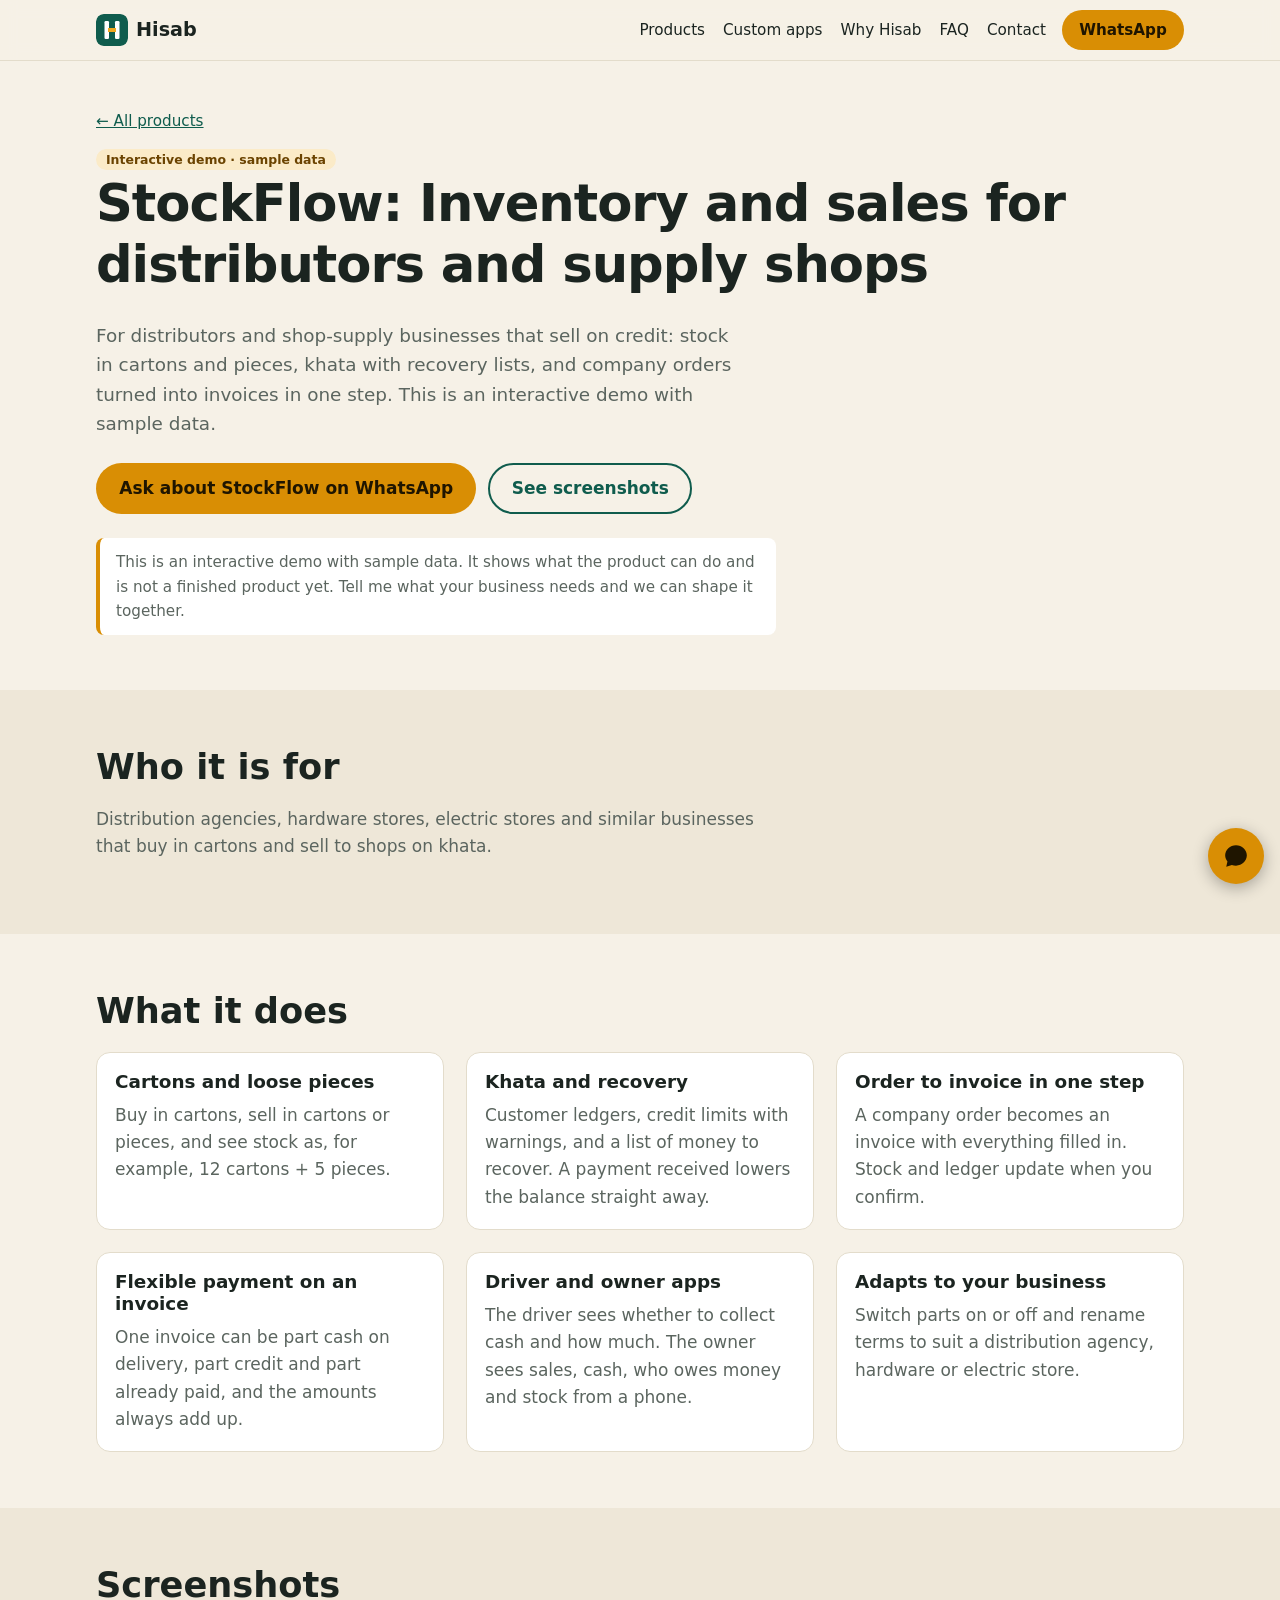
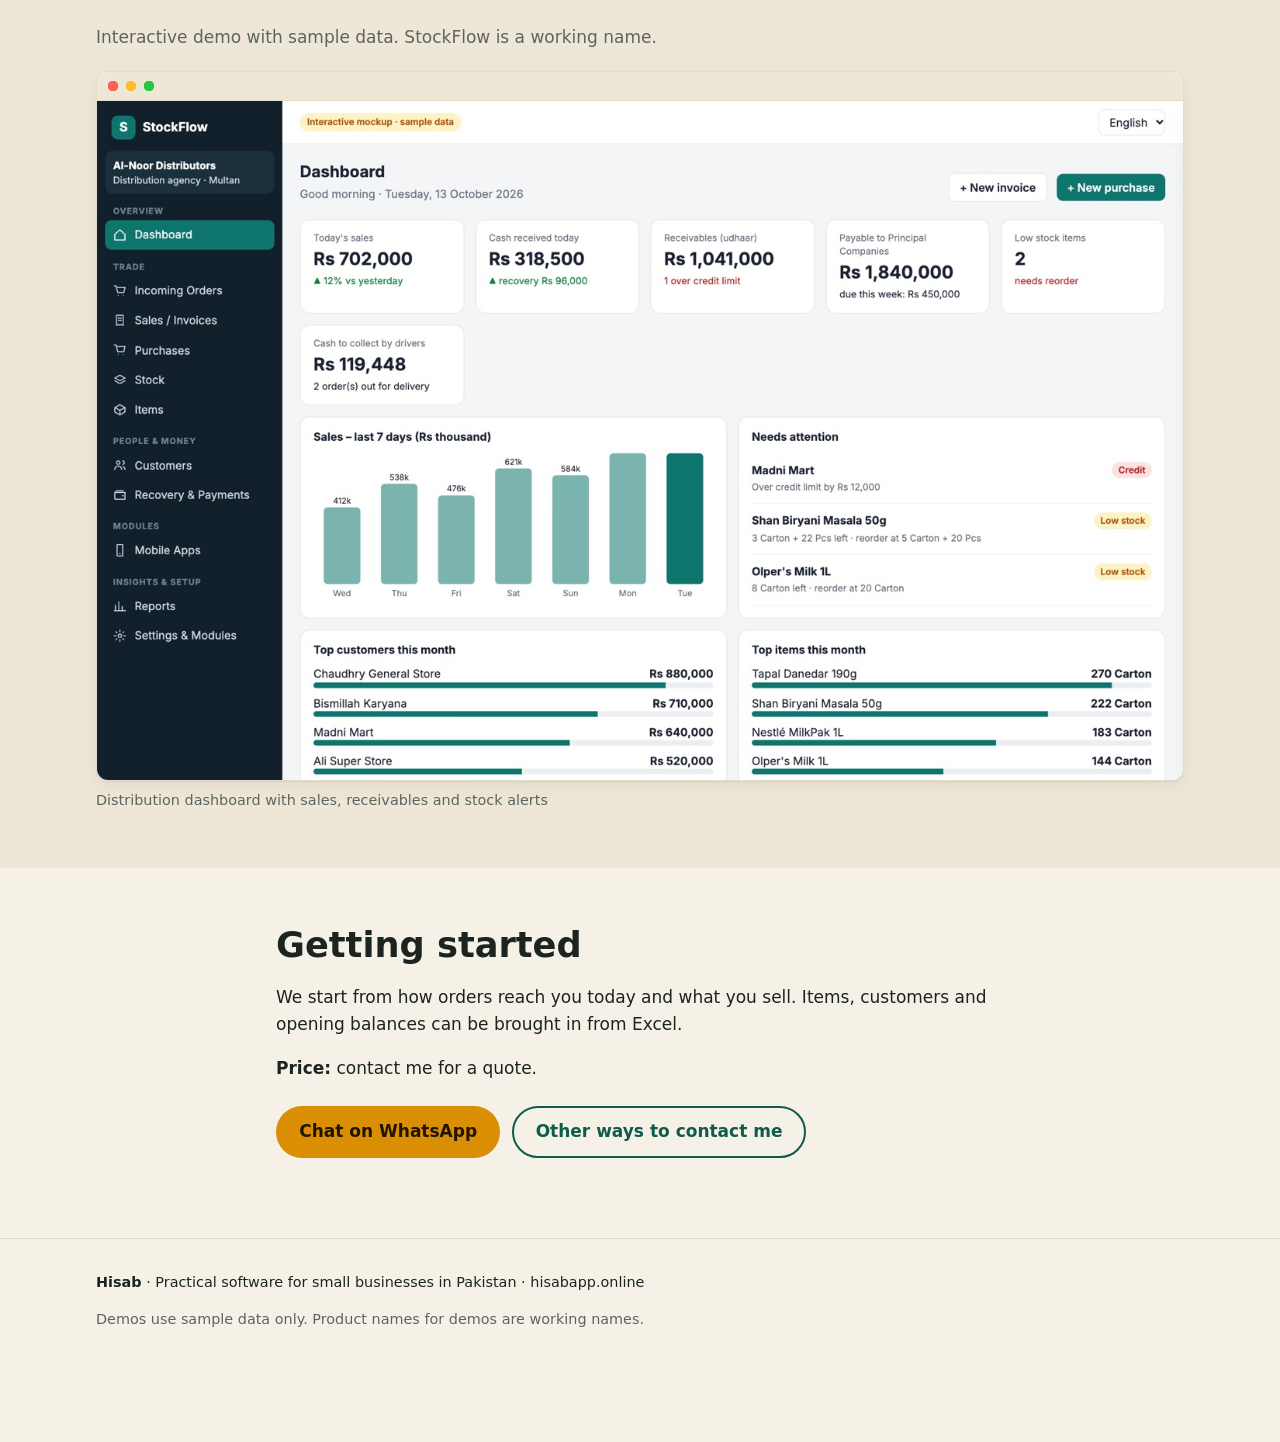
==== products/distribution-agency.html @ fe70b4b8 "Hisab website v1 Co-Authored-By: Claude Sonnet 5.5 <noreply@anthropic.com>" ====
<!doctype html>
<html lang="en" dir="ltr">
<head>
<meta charset="utf-8">
<meta name="viewport" content="width=device-width, initial-scale=1">
<title>StockFlow – Distribution agency software demo | Hisab</title>
<meta name="description" content="Interactive demo of an inventory and sales app for Pakistani distributors and hardware stores: cartons and pieces, khata, order to invoice, driver and owner apps.">
<meta name="theme-color" content="#0F5C4D">
<link rel="canonical" href="https://hisabapp.online/products/distribution-agency.html">
<link rel="icon" href="../assets/favicon.svg" type="image/svg+xml">
<meta property="og:type" content="website">
<meta property="og:site_name" content="Hisab">
<meta property="og:title" content="StockFlow – Distribution agency software demo | Hisab">
<meta property="og:description" content="Interactive demo of an inventory and sales app for Pakistani distributors and hardware stores: cartons and pieces, khata, order to invoice, driver and owner apps.">
<meta property="og:url" content="https://hisabapp.online/products/distribution-agency.html">
<meta property="og:image" content="https://hisabapp.online/assets/og.png">
<meta property="og:image:width" content="1200">
<meta property="og:image:height" content="630">
<meta name="twitter:card" content="summary_large_image">
<link rel="stylesheet" href="../css/style.css">
</head>
<body>
<a class="skip" href="#main">Skip to content</a>
<header class="site-header">
  <div class="wrap bar">
    <a class="brand" href="../index.html" aria-label="Hisab home"><img class="logo" src="../assets/logo.svg" alt="" width="32" height="32">Hisab</a>
    <nav aria-label="Main">
      <a href="../index.html#products">Products</a>
      <a href="../index.html#custom">Custom apps</a>
      <a href="../index.html#why">Why Hisab</a>
      <a href="../index.html#faq">FAQ</a>
      <a href="../index.html#contact">Contact</a>
    </nav>
    <a class="btn btn-wa small" data-wa="Assalam o Alaikum, I would like to know more about your distribution and inventory software." href="https://wa.me/923225797089">WhatsApp</a>
  </div>
</header>
<main id="main">
<section class="hero product-hero">
  <div class="wrap">
    <p class="crumb"><a href="../index.html#products">← All products</a></p>
    <span class="badge demo">Interactive demo · sample data</span>
    <h1>StockFlow: Inventory and sales for distributors and supply shops</h1>
    <p class="lead">For distributors and shop-supply businesses that sell on credit: stock in cartons and pieces, khata with recovery lists, and company orders turned into invoices in one step. This is an interactive demo with sample data.</p>
    <div class="cta-row">
      <a class="btn btn-wa" data-wa="Assalam o Alaikum, I would like to know more about your distribution and inventory software." href="https://wa.me/923225797089">Ask about StockFlow on WhatsApp</a>
      <a class="btn btn-ghost" href="#screens">See screenshots</a>
    </div>
    <p class="status">This is an interactive demo with sample data. It shows what the product can do and is not a finished product yet. Tell me what your business needs and we can shape it together.</p>
  </div>
</section>
<section class="section alt"><div class="wrap">
  <h2>Who it is for</h2><p class="section-lead">Distribution agencies, hardware stores, electric stores and similar businesses that buy in cartons and sell to shops on khata.</p>
</div></section>
<section class="section"><div class="wrap">
  <h2>What it does</h2>
  <div class="grid3 feats"><div><h3>Cartons and loose pieces</h3><p>Buy in cartons, sell in cartons or pieces, and see stock as, for example, 12 cartons + 5 pieces.</p></div><div><h3>Khata and recovery</h3><p>Customer ledgers, credit limits with warnings, and a list of money to recover. A payment received lowers the balance straight away.</p></div><div><h3>Order to invoice in one step</h3><p>A company order becomes an invoice with everything filled in. Stock and ledger update when you confirm.</p></div><div><h3>Flexible payment on an invoice</h3><p>One invoice can be part cash on delivery, part credit and part already paid, and the amounts always add up.</p></div><div><h3>Driver and owner apps</h3><p>The driver sees whether to collect cash and how much. The owner sees sales, cash, who owes money and stock from a phone.</p></div><div><h3>Adapts to your business</h3><p>Switch parts on or off and rename terms to suit a distribution agency, hardware or electric store.</p></div></div>
</div></section>
<section class="section alt" id="screens"><div class="wrap">
  <h2>Screenshots</h2><p class="section-lead">Interactive demo with sample data. StockFlow is a working name.</p>
  <div class="figs"><figure class=""><div class="browser"><img src="../assets/img/stock-web.jpg" loading="lazy" alt="Distribution dashboard with sales, receivables and stock alerts (sample data)"></div><figcaption>Distribution dashboard with sales, receivables and stock alerts</figcaption></figure></div>
</div></section>
<section class="section"><div class="wrap narrow">
  <h2>Getting started</h2><p>We start from how orders reach you today and what you sell. Items, customers and opening balances can be brought in from Excel.</p>
  <p><strong>Price:</strong> contact me for a quote.</p>
  <p class="cta-row"><a class="btn btn-wa" data-wa="Assalam o Alaikum, I would like to know more about your distribution and inventory software." href="https://wa.me/923225797089">Chat on WhatsApp</a>
  <a class="btn btn-ghost" href="../index.html#contact">Other ways to contact me</a></p>
</div></section>
</main>
<footer class="site-footer"><div class="wrap">
  <p><strong>Hisab</strong> · Practical software for small businesses in Pakistan · hisabapp.online</p>
  <p class="muted">Demos use sample data only. Product names for demos are working names.</p>
</div></footer>
<a class="float-wa" data-wa="Assalam o Alaikum, I would like to know more about your distribution and inventory software." href="https://wa.me/923225797089" aria-label="Chat on WhatsApp"><svg viewBox="0 0 24 24" width="26" height="26" aria-hidden="true"><path fill="currentColor" d="M12 2C6.5 2 2 6.2 2 11.4c0 2.1.8 4.1 2.1 5.7L3 22l5.2-1.7c1.2.4 2.5.6 3.8.6 5.5 0 10-4.2 10-9.5S17.5 2 12 2z"/></svg></a>
<script src="../js/main.js" defer></script>
</body>
</html>
---- css/style.css ----
:root{
  --bg:#F6F1E7; --surface:#FFFFFF; --text:#1B2420; --muted:#5B655F; --line:#E3DCCB;
  --brand:#0F5C4D; --brand-ink:#FFFFFF; --alt:#EEE7D8;
  --accent:#D98E04; --accent-ink:#1F1500;
  --live-bg:#DDF0E8; --live-ink:#0B4A3D; --demo-bg:#FBEBC8; --demo-ink:#6B4300;
  --radius:14px; --shadow:0 1px 2px rgba(0,0,0,.06),0 6px 20px rgba(0,0,0,.05);
}
@media (prefers-color-scheme:dark){
  :root:not([data-theme="light"]){
    --bg:#0E1613; --surface:#16211D; --text:#ECF1EE; --muted:#A5B2AB; --line:#26332D;
    --brand:#3BB89B; --brand-ink:#04251D; --alt:#121C18;
    --accent:#F0A81F; --accent-ink:#1F1500;
    --live-bg:#12372D; --live-ink:#9FE3CD; --demo-bg:#3A2D0E; --demo-ink:#F4D189;
    --shadow:0 1px 2px rgba(0,0,0,.4);
  }
}
*{box-sizing:border-box}
html{scroll-behavior:smooth;scroll-padding-top:72px}
body{margin:0;background:var(--bg);color:var(--text);font:17px/1.6 Inter,system-ui,-apple-system,"Segoe UI",Roboto,"Noto Sans",Arial,sans-serif;-webkit-text-size-adjust:100%}
img{max-width:100%;height:auto;display:block}
a{color:var(--brand)}
h1,h2,h3{line-height:1.2;margin:0 0 .5em}
h1{font-size:clamp(1.9rem,6vw,3.2rem);letter-spacing:-.02em}
h2{font-size:clamp(1.5rem,4.5vw,2.2rem)}
h3{font-size:1.15rem}
h3 small{display:block;font-weight:500;font-size:.85rem;color:var(--muted);margin-top:.15rem}
p{margin:0 0 1em}
.wrap{max-width:1120px;margin:0 auto;padding-inline:16px}
.narrow{max-width:760px}
.muted{color:var(--muted)}
.skip{position:absolute;inset-inline-start:-999px;top:0;background:var(--brand);color:var(--brand-ink);padding:.6em 1em;z-index:100}
.skip:focus{inset-inline-start:8px;top:8px}
:focus-visible{outline:3px solid var(--accent);outline-offset:2px}

.site-header{position:sticky;top:0;z-index:20;background:color-mix(in srgb,var(--bg) 92%,transparent);backdrop-filter:blur(8px);border-bottom:1px solid var(--line)}
.bar{display:flex;align-items:center;gap:16px;min-height:60px}
.brand{display:flex;min-height:44px;align-items:center;gap:8px;font-weight:700;font-size:1.2rem;text-decoration:none;color:var(--text)}
.logo{width:32px;height:32px;border-radius:8px}
.bar nav{margin-inline-start:auto;display:none;gap:18px}
.bar nav a{text-decoration:none;color:var(--text);font-size:.95rem}
.bar nav a:hover{color:var(--brand)}
.bar .btn{margin-inline-start:auto}
@media(min-width:860px){.bar nav{display:flex}.bar .btn{margin-inline-start:0}}

.btn{display:inline-flex;align-items:center;justify-content:center;gap:8px;min-height:48px;padding:.6em 1.25em;border-radius:999px;border:2px solid transparent;font:inherit;font-weight:600;text-decoration:none;cursor:pointer;text-align:center}
.btn.small{min-height:40px;padding:.3em 1em;font-size:.95rem}
.btn-wa{background:var(--accent);color:var(--accent-ink)}
.btn-wa:hover{filter:brightness(1.07)}
.btn-primary{background:var(--brand);color:var(--brand-ink)}
.btn-primary:hover{filter:brightness(1.1)}
.btn-ghost{border-color:var(--brand);color:var(--brand);background:transparent}
.btn-wa-outline{border-color:var(--accent);color:var(--text);background:transparent}
.btn-wa-outline:hover{background:color-mix(in srgb,var(--accent) 15%,transparent)}

.hero{padding:48px 0 36px}
.eyebrow{color:var(--brand);font-weight:700;text-transform:uppercase;letter-spacing:.08em;font-size:.8rem;margin-bottom:.8em}
.lead{font-size:1.15rem;color:var(--muted);max-width:640px}
.cta-row{display:flex;flex-wrap:wrap;gap:12px;margin:24px 0}
.ticks{list-style:none;padding:0;margin:0;display:flex;flex-wrap:wrap;gap:8px 22px;color:var(--muted);font-size:.95rem}
.ticks li::before{content:"✓";color:var(--brand);font-weight:800;margin-inline-end:.45em}

.section{padding:56px 0}
.section.alt{background:var(--alt)}
.section-lead{color:var(--muted);max-width:680px}
.note{margin-top:28px;font-weight:600}

.cards{display:grid;gap:22px;margin-top:28px}
@media(min-width:760px){.cards{grid-template-columns:1fr 1fr}}
.card{background:var(--surface);border:1px solid var(--line);border-radius:var(--radius);box-shadow:var(--shadow);overflow:hidden;display:flex;flex-direction:column}
.shot{display:block;width:100%;padding:0;border:0;border-bottom:1px solid var(--line);background:var(--alt);cursor:zoom-in}
.shot img,.shot .ph{width:100%;aspect-ratio:16/10;object-fit:cover;object-position:top left}
.ph{display:grid;place-items:center;color:var(--muted);font-weight:600;background:repeating-linear-gradient(45deg,var(--alt),var(--alt) 12px,var(--bg) 12px,var(--bg) 24px)}
.card-body{padding:20px;display:flex;flex-direction:column;flex:1}
.card-body ul{padding-inline-start:1.1em;margin:0 0 1em}
.card-body li{margin-bottom:.35em}
.for{color:var(--muted);font-size:.95rem}
.proof{font-size:.9rem;color:var(--muted);font-style:italic}
.card-cta{display:flex;flex-wrap:wrap;gap:10px;margin-top:auto}
.badge{align-self:flex-start;font-size:.78rem;font-weight:700;padding:.25em .8em;border-radius:999px;margin-bottom:.8em}
.badge.live{background:var(--live-bg);color:var(--live-ink)}
.badge.demo{background:var(--demo-bg);color:var(--demo-ink)}

.steps{list-style:none;padding:0;margin:28px 0;display:grid;gap:16px;counter-reset:s}
@media(min-width:760px){.steps{grid-template-columns:repeat(4,1fr)}}
.steps li{background:var(--surface);border:1px solid var(--line);border-radius:var(--radius);padding:18px;counter-increment:s}
.steps li::before{content:counter(s);display:grid;place-items:center;width:32px;height:32px;border-radius:50%;background:var(--brand);color:var(--brand-ink);font-weight:700;margin-bottom:10px}
.steps p{margin:0;color:var(--muted)}
.grid3{display:grid;gap:22px;margin-top:20px}
@media(min-width:760px){.grid3{grid-template-columns:repeat(3,1fr)}}
.grid3 p{color:var(--muted)}

details{background:var(--surface);border:1px solid var(--line);border-radius:12px;margin-bottom:10px;padding:0 18px}
summary{cursor:pointer;font-weight:600;padding:16px 0;list-style-position:outside}
details p{color:var(--muted)}

.contact{display:grid;gap:36px}
@media(min-width:860px){.contact{grid-template-columns:1fr 1fr}}
#contact-form{background:var(--surface);border:1px solid var(--line);border-radius:var(--radius);padding:22px}
label{display:block;font-weight:600;margin-bottom:14px;font-size:.95rem}
input,select,textarea{display:block;width:100%;margin-top:6px;padding:.7em .8em;font:inherit;color:var(--text);background:var(--bg);border:1px solid var(--line);border-radius:10px;min-height:48px}
.small-note{font-size:.85rem;margin:12px 0 0}
.error{color:#B3261E;font-weight:600}
@media(prefers-color-scheme:dark){.error{color:#FF8A80}}

.site-footer{padding:32px 0 96px;border-top:1px solid var(--line);font-size:.9rem}
.float-wa{position:fixed;inset-inline-end:16px;bottom:16px;z-index:30;width:56px;height:56px;border-radius:50%;display:grid;place-items:center;background:var(--accent);color:var(--accent-ink);box-shadow:0 4px 16px rgba(0,0,0,.3)}

dialog{width:min(960px,94vw);max-height:92vh;border:0;border-radius:var(--radius);padding:20px;background:var(--surface);color:var(--text)}
dialog::backdrop{background:rgba(0,0,0,.65)}
.close{position:sticky;top:0;float:inline-end;width:44px;height:44px;border-radius:50%;border:1px solid var(--line);background:var(--bg);color:var(--text);font-size:1.6rem;cursor:pointer}
#viewer-body{display:grid;gap:14px}
#viewer-body img{border:1px solid var(--line);border-radius:10px;margin-inline:auto}
#viewer-body img.phone{max-width:300px}
.vph{padding:60px 20px;text-align:center;border:1px dashed var(--line);border-radius:10px;color:var(--muted)}

@media(prefers-reduced-motion:reduce){html{scroll-behavior:auto}}

/* product pages */
.product-hero{padding-bottom:40px}
.crumb{margin-bottom:12px;font-size:.95rem}
.status{margin-top:8px;padding:12px 16px;border-inline-start:4px solid var(--accent);background:var(--surface);border-radius:8px;max-width:680px;color:var(--muted);font-size:.95rem}
.feats>div{background:var(--surface);border:1px solid var(--line);border-radius:var(--radius);padding:18px}
.feats p{margin:0}
.figs{display:grid;gap:20px;margin-top:20px}
.figs figure{margin:0}
.figs img{width:100%;height:auto;border:1px solid var(--line);border-radius:12px;box-shadow:var(--shadow)}
.figs figcaption{font-size:.9rem;color:var(--muted);margin-top:8px}
.figs figure.phone{max-width:300px}
@media(min-width:760px){.feats{grid-template-columns:repeat(3,1fr)}}
.more{display:inline-flex;align-items:center;min-height:44px;margin-top:6px;font-weight:600}

/* device frames */
.browser{border:1px solid var(--line);border-radius:12px;overflow:hidden;background:var(--surface);box-shadow:var(--shadow)}
.browser::before{content:"";display:block;height:28px;border-bottom:1px solid var(--line);background:radial-gradient(circle at 16px 14px,#ff5f57 5px,transparent 5.5px),radial-gradient(circle at 34px 14px,#febc2e 5px,transparent 5.5px),radial-gradient(circle at 52px 14px,#28c840 5px,transparent 5.5px),var(--alt)}
.browser img{border:0!important;border-radius:0!important;box-shadow:none!important;width:100%;display:block}
.figs figure.narrow,#viewer-body .browser.narrow{max-width:560px;margin-inline:auto}
.figs figure.phone img{border:0;box-shadow:0 10px 30px rgba(0,0,0,.18)}
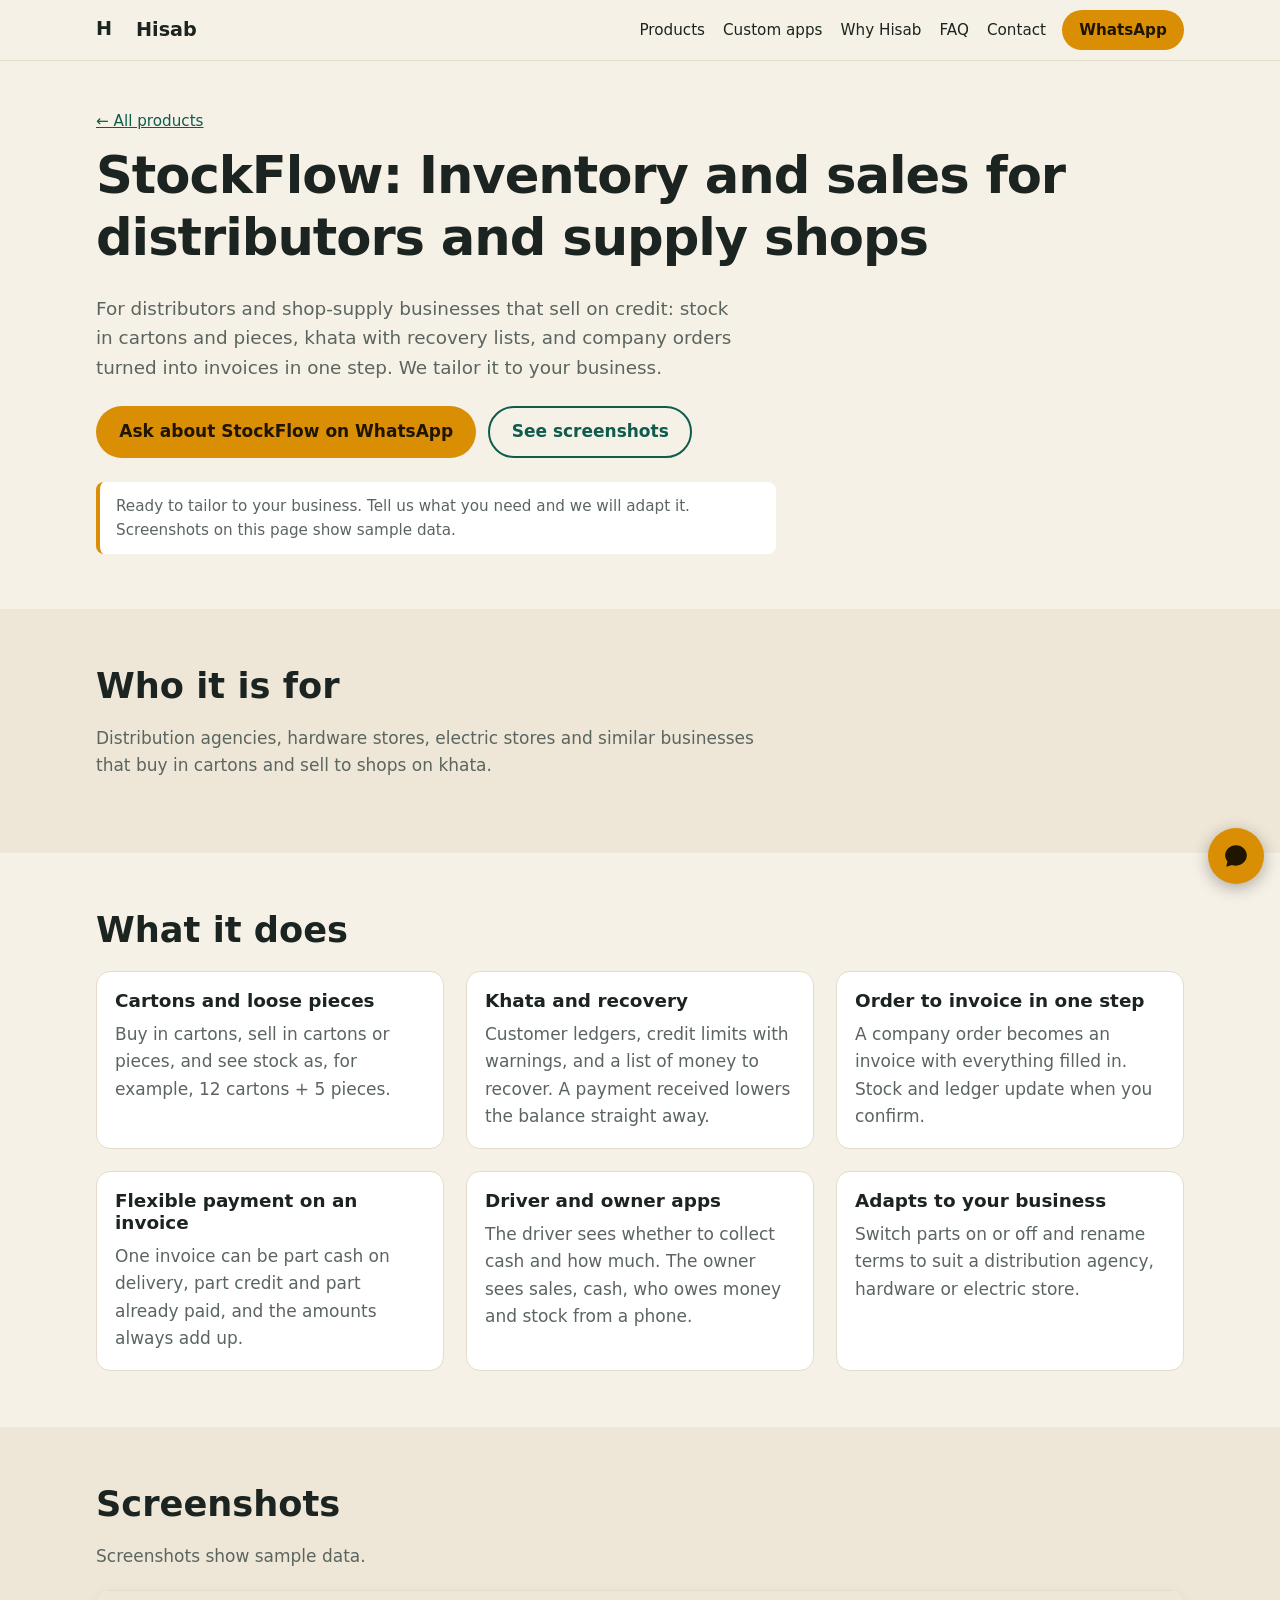
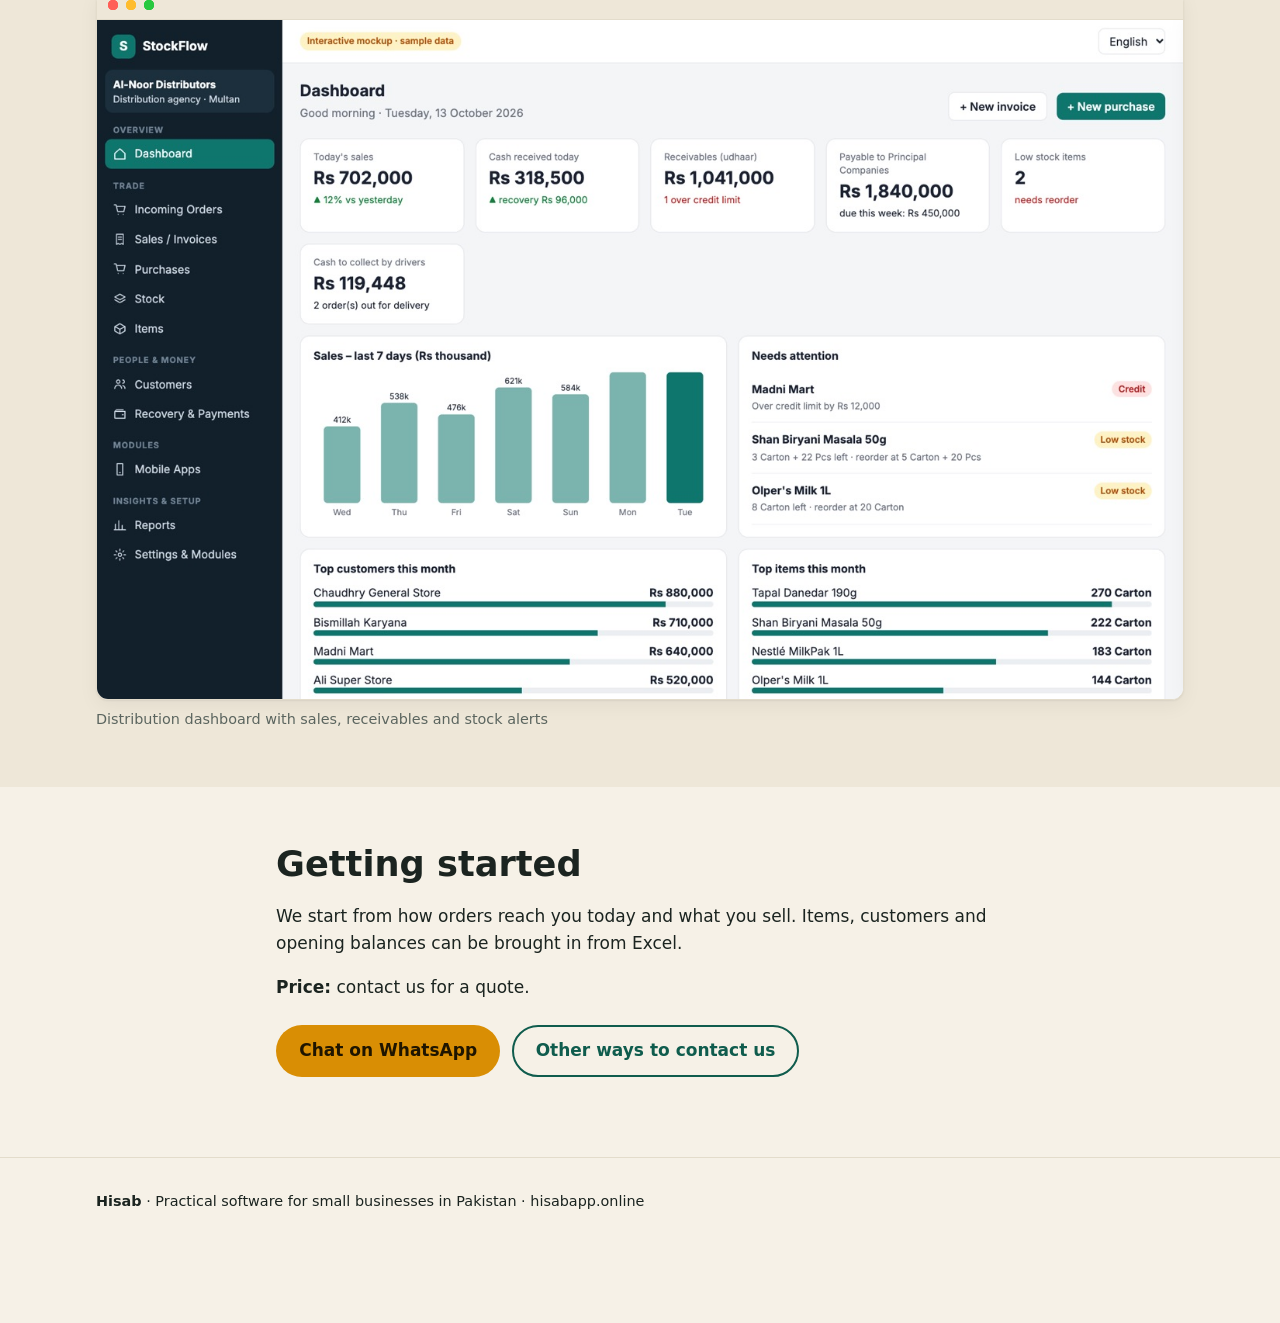
==== commit 29d9e291: "Unify product presentation, switch copy to 'we', remove demo labels Co-Authored-By: Claude Sonnet 5." ====
--- a/products/distribution-agency.html
+++ b/products/distribution-agency.html
@@ -3,15 +3,15 @@
 <head>
 <meta charset="utf-8">
 <meta name="viewport" content="width=device-width, initial-scale=1">
-<title>StockFlow – Distribution agency software demo | Hisab</title>
-<meta name="description" content="Interactive demo of an inventory and sales app for Pakistani distributors and hardware stores: cartons and pieces, khata, order to invoice, driver and owner apps.">
+<title>StockFlow – Distribution agency software for Pakistan | Hisab</title>
+<meta name="description" content="Inventory and sales software for Pakistani distributors and hardware stores: cartons and pieces, khata, order to invoice, driver and owner apps. Tailored to you.">
 <meta name="theme-color" content="#0F5C4D">
 <link rel="canonical" href="https://hisabapp.online/products/distribution-agency.html">
 <link rel="icon" href="../assets/favicon.svg" type="image/svg+xml">
 <meta property="og:type" content="website">
 <meta property="og:site_name" content="Hisab">
-<meta property="og:title" content="StockFlow – Distribution agency software demo | Hisab">
-<meta property="og:description" content="Interactive demo of an inventory and sales app for Pakistani distributors and hardware stores: cartons and pieces, khata, order to invoice, driver and owner apps.">
+<meta property="og:title" content="StockFlow – Distribution agency software for Pakistan | Hisab">
+<meta property="og:description" content="Inventory and sales software for Pakistani distributors and hardware stores: cartons and pieces, khata, order to invoice, driver and owner apps. Tailored to you.">
 <meta property="og:url" content="https://hisabapp.online/products/distribution-agency.html">
 <meta property="og:image" content="https://hisabapp.online/assets/og.png">
 <meta property="og:image:width" content="1200">
@@ -23,7 +23,7 @@
 <a class="skip" href="#main">Skip to content</a>
 <header class="site-header">
   <div class="wrap bar">
-    <a class="brand" href="../index.html" aria-label="Hisab home"><img class="logo" src="../assets/logo.svg" alt="" width="32" height="32">Hisab</a>
+    <a class="brand" href="../index.html" aria-label="Hisab home"><span class="logo" aria-hidden="true">H</span>Hisab</a>
     <nav aria-label="Main">
       <a href="../index.html#products">Products</a>
       <a href="../index.html#custom">Custom apps</a>
@@ -38,14 +38,13 @@
 <section class="hero product-hero">
   <div class="wrap">
     <p class="crumb"><a href="../index.html#products">← All products</a></p>
-    <span class="badge demo">Interactive demo · sample data</span>
     <h1>StockFlow: Inventory and sales for distributors and supply shops</h1>
-    <p class="lead">For distributors and shop-supply businesses that sell on credit: stock in cartons and pieces, khata with recovery lists, and company orders turned into invoices in one step. This is an interactive demo with sample data.</p>
+    <p class="lead">For distributors and shop-supply businesses that sell on credit: stock in cartons and pieces, khata with recovery lists, and company orders turned into invoices in one step. We tailor it to your business.</p>
     <div class="cta-row">
       <a class="btn btn-wa" data-wa="Assalam o Alaikum, I would like to know more about your distribution and inventory software." href="https://wa.me/923225797089">Ask about StockFlow on WhatsApp</a>
       <a class="btn btn-ghost" href="#screens">See screenshots</a>
     </div>
-    <p class="status">This is an interactive demo with sample data. It shows what the product can do and is not a finished product yet. Tell me what your business needs and we can shape it together.</p>
+    <p class="status">Ready to tailor to your business. Tell us what you need and we will adapt it. Screenshots on this page show sample data.</p>
   </div>
 </section>
 <section class="section alt"><div class="wrap">
@@ -56,19 +55,19 @@
   <div class="grid3 feats"><div><h3>Cartons and loose pieces</h3><p>Buy in cartons, sell in cartons or pieces, and see stock as, for example, 12 cartons + 5 pieces.</p></div><div><h3>Khata and recovery</h3><p>Customer ledgers, credit limits with warnings, and a list of money to recover. A payment received lowers the balance straight away.</p></div><div><h3>Order to invoice in one step</h3><p>A company order becomes an invoice with everything filled in. Stock and ledger update when you confirm.</p></div><div><h3>Flexible payment on an invoice</h3><p>One invoice can be part cash on delivery, part credit and part already paid, and the amounts always add up.</p></div><div><h3>Driver and owner apps</h3><p>The driver sees whether to collect cash and how much. The owner sees sales, cash, who owes money and stock from a phone.</p></div><div><h3>Adapts to your business</h3><p>Switch parts on or off and rename terms to suit a distribution agency, hardware or electric store.</p></div></div>
 </div></section>
 <section class="section alt" id="screens"><div class="wrap">
-  <h2>Screenshots</h2><p class="section-lead">Interactive demo with sample data. StockFlow is a working name.</p>
+  <h2>Screenshots</h2><p class="section-lead">Screenshots show sample data.</p>
   <div class="figs"><figure class=""><div class="browser"><img src="../assets/img/stock-web.jpg" loading="lazy" alt="Distribution dashboard with sales, receivables and stock alerts (sample data)"></div><figcaption>Distribution dashboard with sales, receivables and stock alerts</figcaption></figure></div>
 </div></section>
 <section class="section"><div class="wrap narrow">
   <h2>Getting started</h2><p>We start from how orders reach you today and what you sell. Items, customers and opening balances can be brought in from Excel.</p>
-  <p><strong>Price:</strong> contact me for a quote.</p>
+  <p><strong>Price:</strong> contact us for a quote.</p>
   <p class="cta-row"><a class="btn btn-wa" data-wa="Assalam o Alaikum, I would like to know more about your distribution and inventory software." href="https://wa.me/923225797089">Chat on WhatsApp</a>
-  <a class="btn btn-ghost" href="../index.html#contact">Other ways to contact me</a></p>
+  <a class="btn btn-ghost" href="../index.html#contact">Other ways to contact us</a></p>
 </div></section>
 </main>
 <footer class="site-footer"><div class="wrap">
   <p><strong>Hisab</strong> · Practical software for small businesses in Pakistan · hisabapp.online</p>
-  <p class="muted">Demos use sample data only. Product names for demos are working names.</p>
+  
 </div></footer>
 <a class="float-wa" data-wa="Assalam o Alaikum, I would like to know more about your distribution and inventory software." href="https://wa.me/923225797089" aria-label="Chat on WhatsApp"><svg viewBox="0 0 24 24" width="26" height="26" aria-hidden="true"><path fill="currentColor" d="M12 2C6.5 2 2 6.2 2 11.4c0 2.1.8 4.1 2.1 5.7L3 22l5.2-1.7c1.2.4 2.5.6 3.8.6 5.5 0 10-4.2 10-9.5S17.5 2 12 2z"/></svg></a>
 <script src="../js/main.js" defer></script>
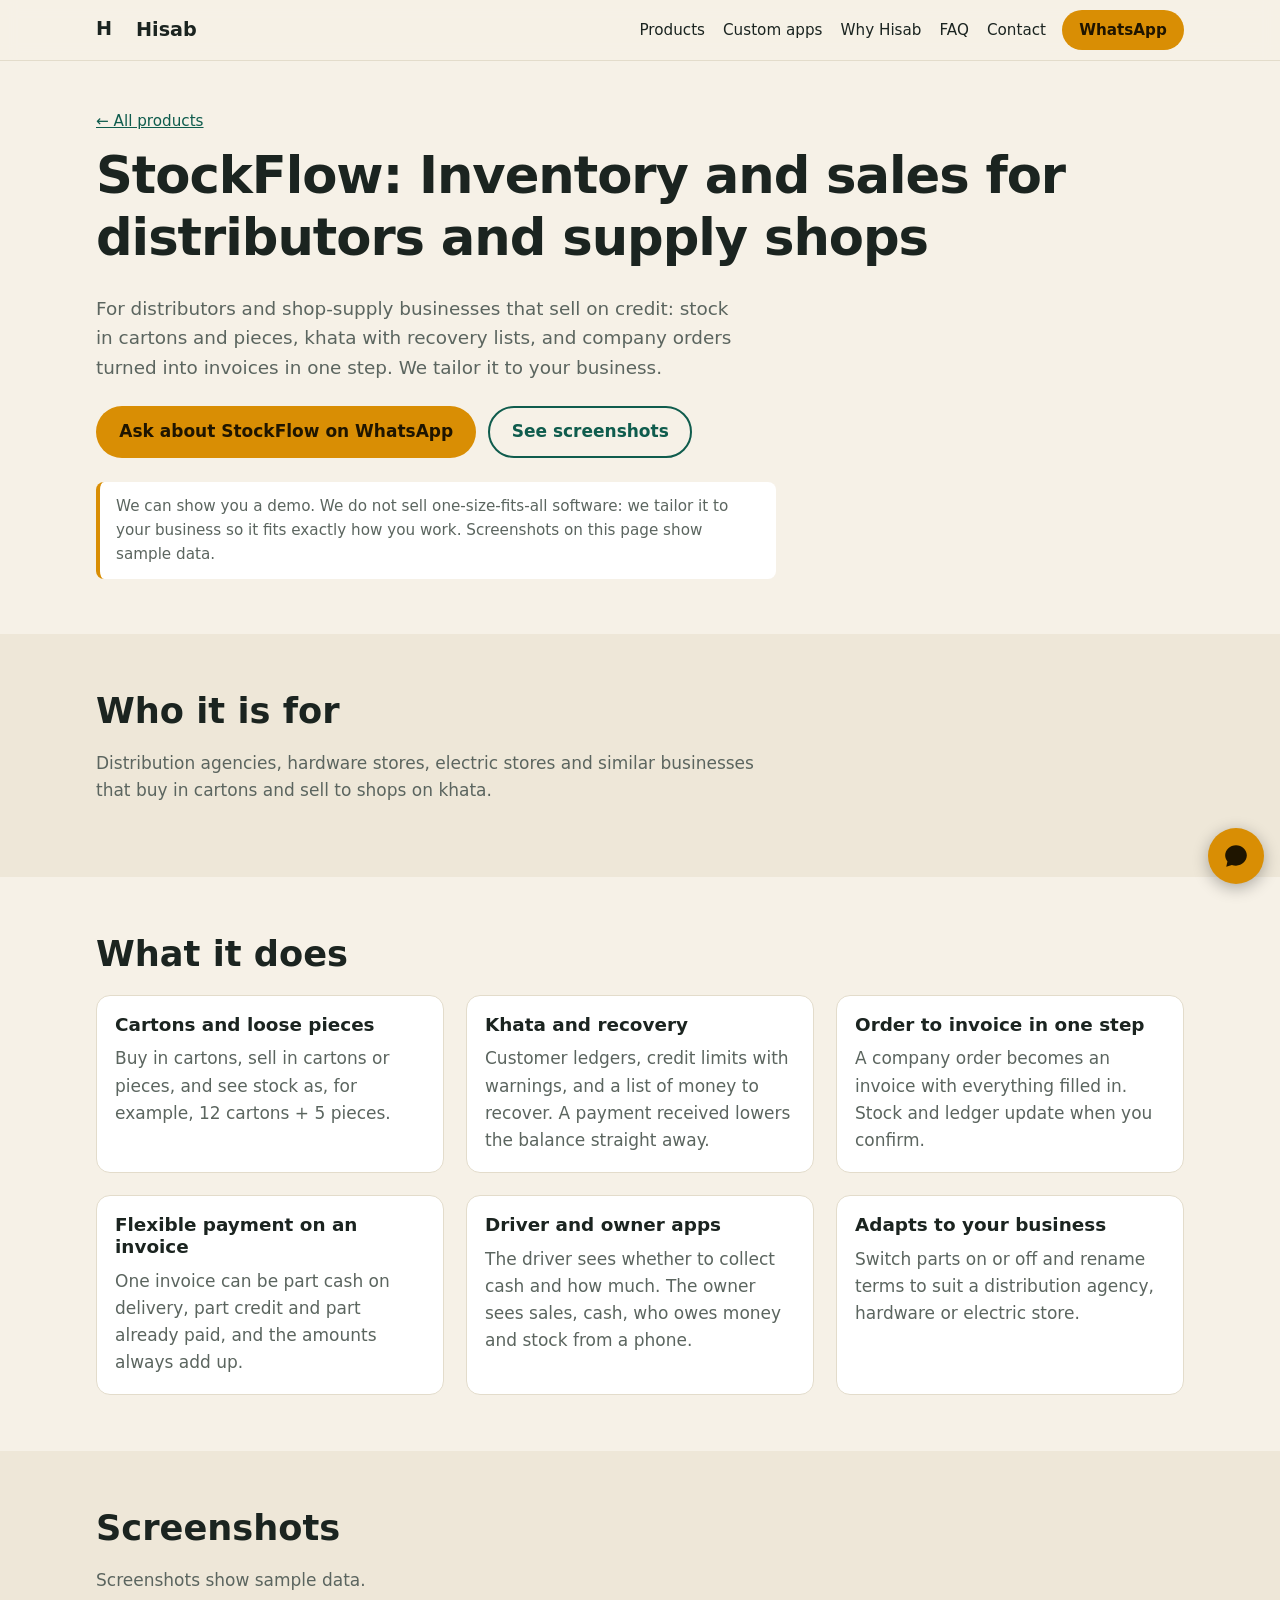
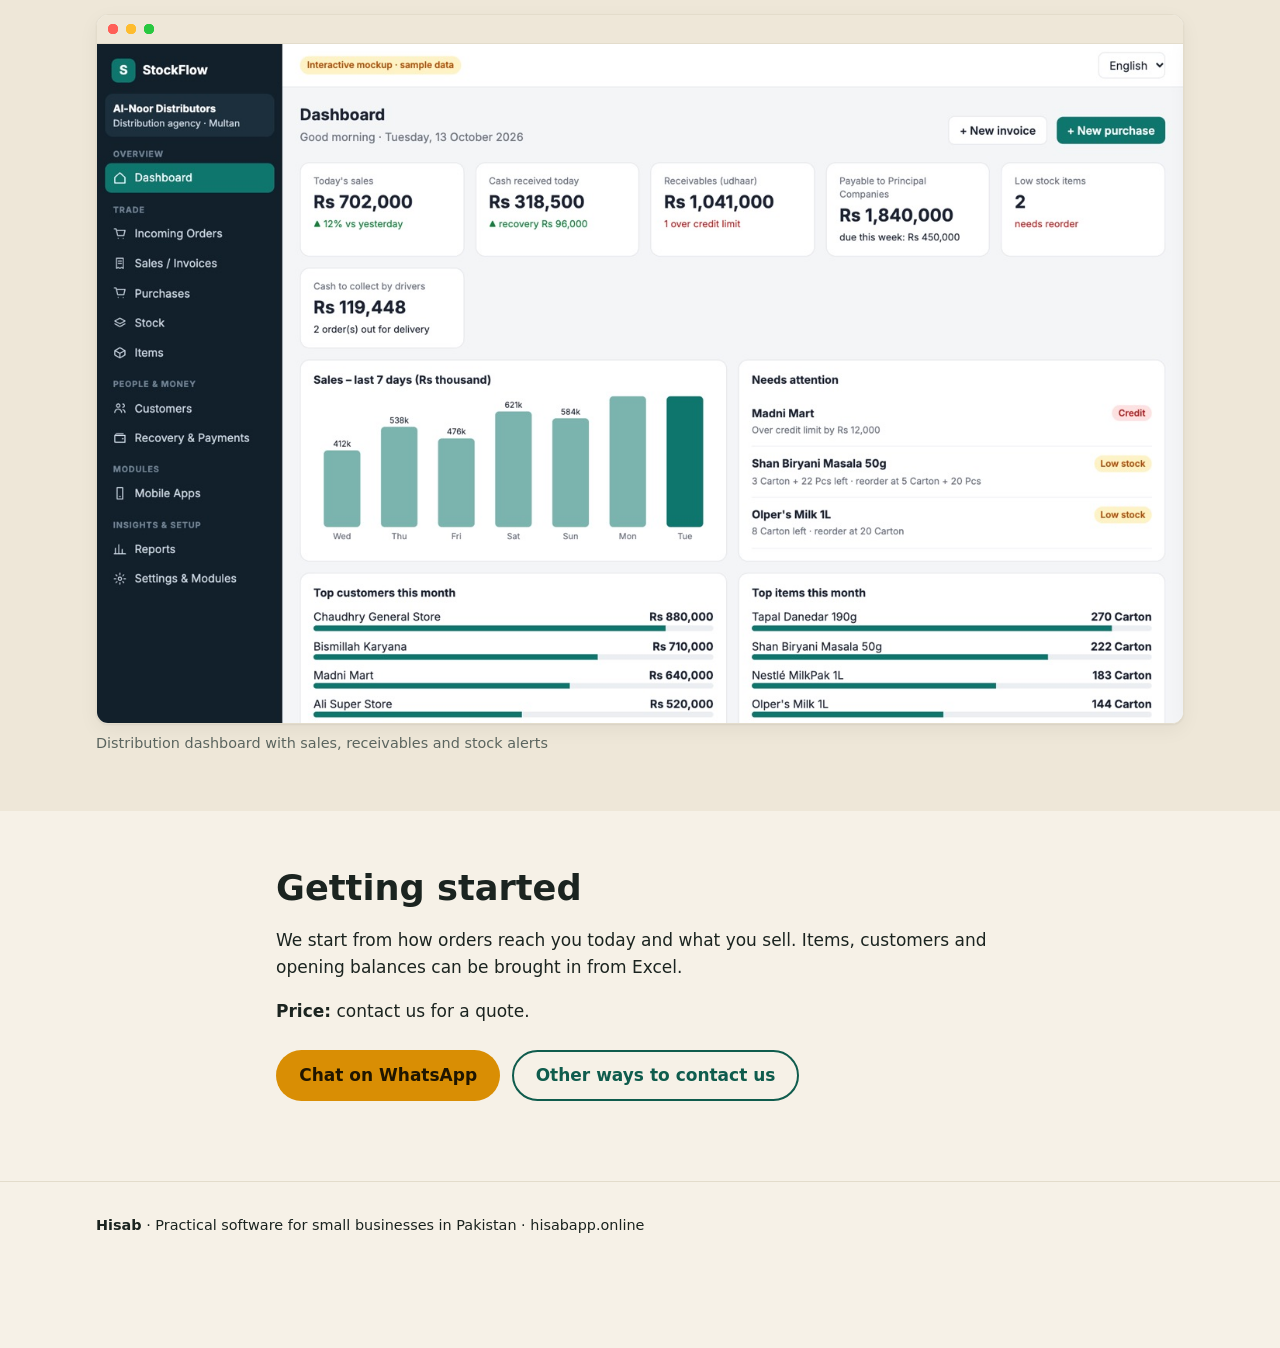
==== commit 3d46545a: "Reword product framing: demoable products, tailored to each customer Co-Authored-By: Claude Sonnet 5" ====
--- a/products/distribution-agency.html
+++ b/products/distribution-agency.html
@@ -44,7 +44,7 @@
       <a class="btn btn-wa" data-wa="Assalam o Alaikum, I would like to know more about your distribution and inventory software." href="https://wa.me/923225797089">Ask about StockFlow on WhatsApp</a>
       <a class="btn btn-ghost" href="#screens">See screenshots</a>
     </div>
-    <p class="status">Ready to tailor to your business. Tell us what you need and we will adapt it. Screenshots on this page show sample data.</p>
+    <p class="status">We can show you a demo. We do not sell one-size-fits-all software: we tailor it to your business so it fits exactly how you work. Screenshots on this page show sample data.</p>
   </div>
 </section>
 <section class="section alt"><div class="wrap">
